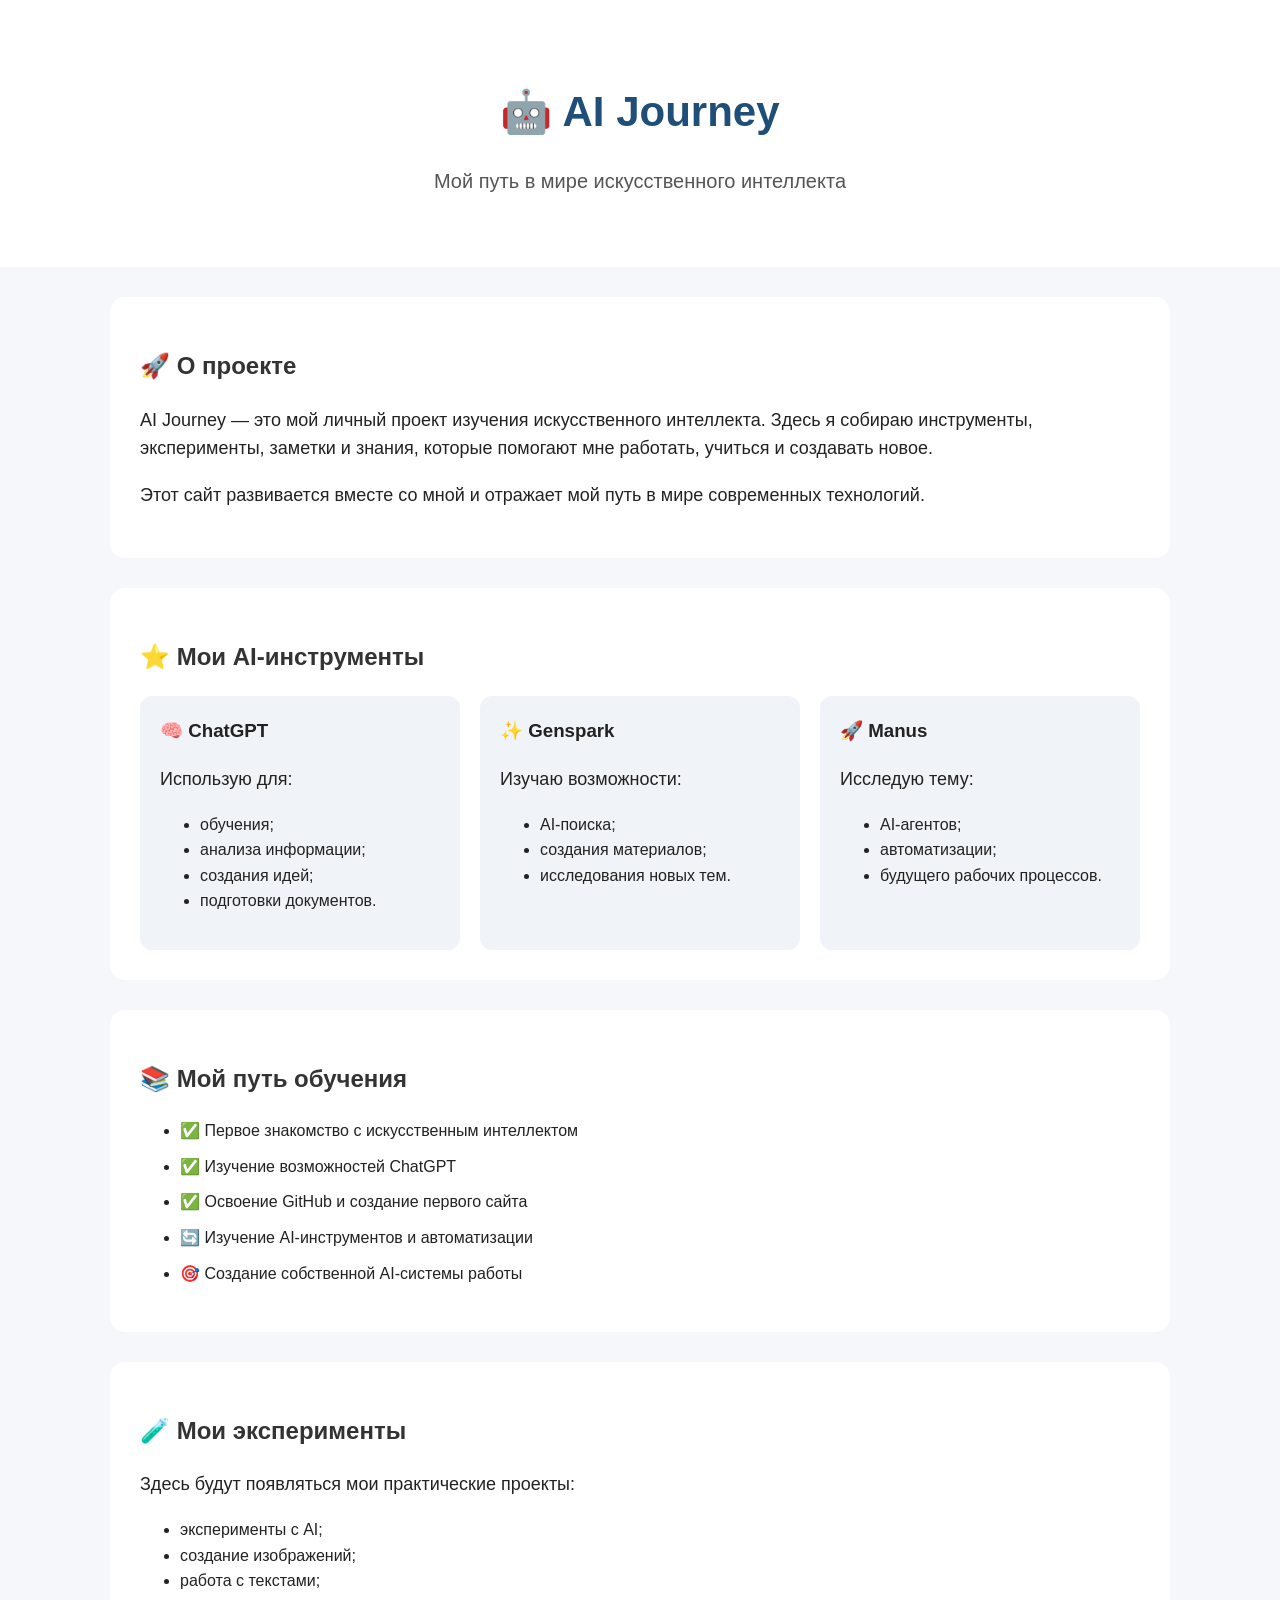
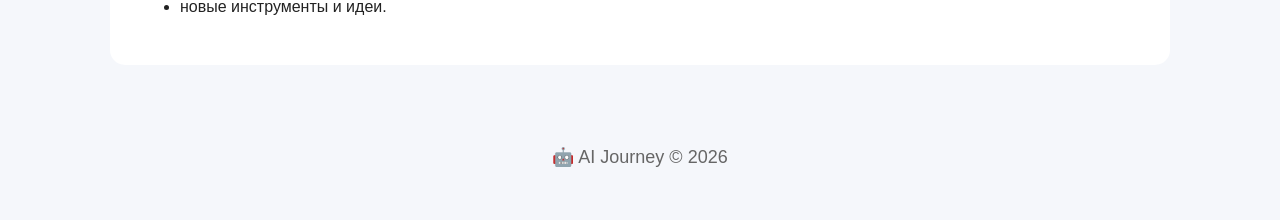
==== index.html @ a4ebbd63 "Add stylesheet link to index.html" ====
<!DOCTYPE html>
<html lang="ru">
<head>
    <meta charset="UTF-8">
    <meta name="viewport" content="width=device-width, initial-scale=1.0">
    <title>AI Journey — мой путь в мире искусственного интеллекта</title>
    <link rel="stylesheet" href="style.css">

    <style>
        body {
            font-family: Arial, sans-serif;
            background: #f5f7fb;
            margin: 0;
            color: #222;
            line-height: 1.6;
        }

        header {
            background: white;
            padding: 50px 20px;
            text-align: center;
        }

        header h1 {
            font-size: 42px;
            margin-bottom: 10px;
        }

        header p {
            font-size: 20px;
            color: #555;
        }

        section {
            max-width: 1000px;
            margin: 30px auto;
            padding: 30px;
            background: white;
            border-radius: 15px;
        }

        h2 {
            color: #333;
        }

        .cards {
            display: flex;
            flex-wrap: wrap;
            gap: 20px;
        }

        .card {
            flex: 1;
            min-width: 250px;
            padding: 20px;
            border-radius: 12px;
            background: #f0f3f8;
        }

        .card h3 {
            margin-top: 0;
        }

        .timeline li {
            margin-bottom: 10px;
        }

        footer {
            text-align: center;
            padding: 30px;
            color: #666;
        }

    </style>
</head>

<body>

<header>
    <h1>🤖 AI Journey</h1>
    <p>Мой путь в мире искусственного интеллекта</p>
</header>


<section>
    <h2>🚀 О проекте</h2>

    <p>
        AI Journey — это мой личный проект изучения искусственного интеллекта.
        Здесь я собираю инструменты, эксперименты, заметки и знания,
        которые помогают мне работать, учиться и создавать новое.
    </p>

    <p>
        Этот сайт развивается вместе со мной и отражает мой путь
        в мире современных технологий.
    </p>
</section>


<section>

<h2>⭐ Мои AI-инструменты</h2>

<div class="cards">

<div class="card">
<h3>🧠 ChatGPT</h3>

<p>
Использую для:
</p>

<ul>
<li>обучения;</li>
<li>анализа информации;</li>
<li>создания идей;</li>
<li>подготовки документов.</li>
</ul>

</div>


<div class="card">

<h3>✨ Genspark</h3>

<p>
Изучаю возможности:
</p>

<ul>
<li>AI-поиска;</li>
<li>создания материалов;</li>
<li>исследования новых тем.</li>
</ul>

</div>


<div class="card">

<h3>🚀 Manus</h3>

<p>
Исследую тему:
</p>

<ul>
<li>AI-агентов;</li>
<li>автоматизации;</li>
<li>будущего рабочих процессов.</li>
</ul>

</div>


</div>

</section>


<section>

<h2>📚 Мой путь обучения</h2>

<ul class="timeline">

<li>✅ Первое знакомство с искусственным интеллектом</li>

<li>✅ Изучение возможностей ChatGPT</li>

<li>✅ Освоение GitHub и создание первого сайта</li>

<li>🔄 Изучение AI-инструментов и автоматизации</li>

<li>🎯 Создание собственной AI-системы работы</li>

</ul>

</section>


<section>

<h2>🧪 Мои эксперименты</h2>

<p>
Здесь будут появляться мои практические проекты:
</p>

<ul>
<li>эксперименты с AI;</li>
<li>создание изображений;</li>
<li>работа с текстами;</li>
<li>новые инструменты и идеи.</li>
</ul>

</section>


<footer>

<p>
🤖 AI Journey © 2026
</p>

</footer>


</body>
</html>
---- style.css ----
body {
    font-family: Arial, sans-serif;
    background-color: #f4f7fb;
    margin: 40px;
}

h1 {
    color: #1f4e79;
}

p {
    font-size: 18px;
}
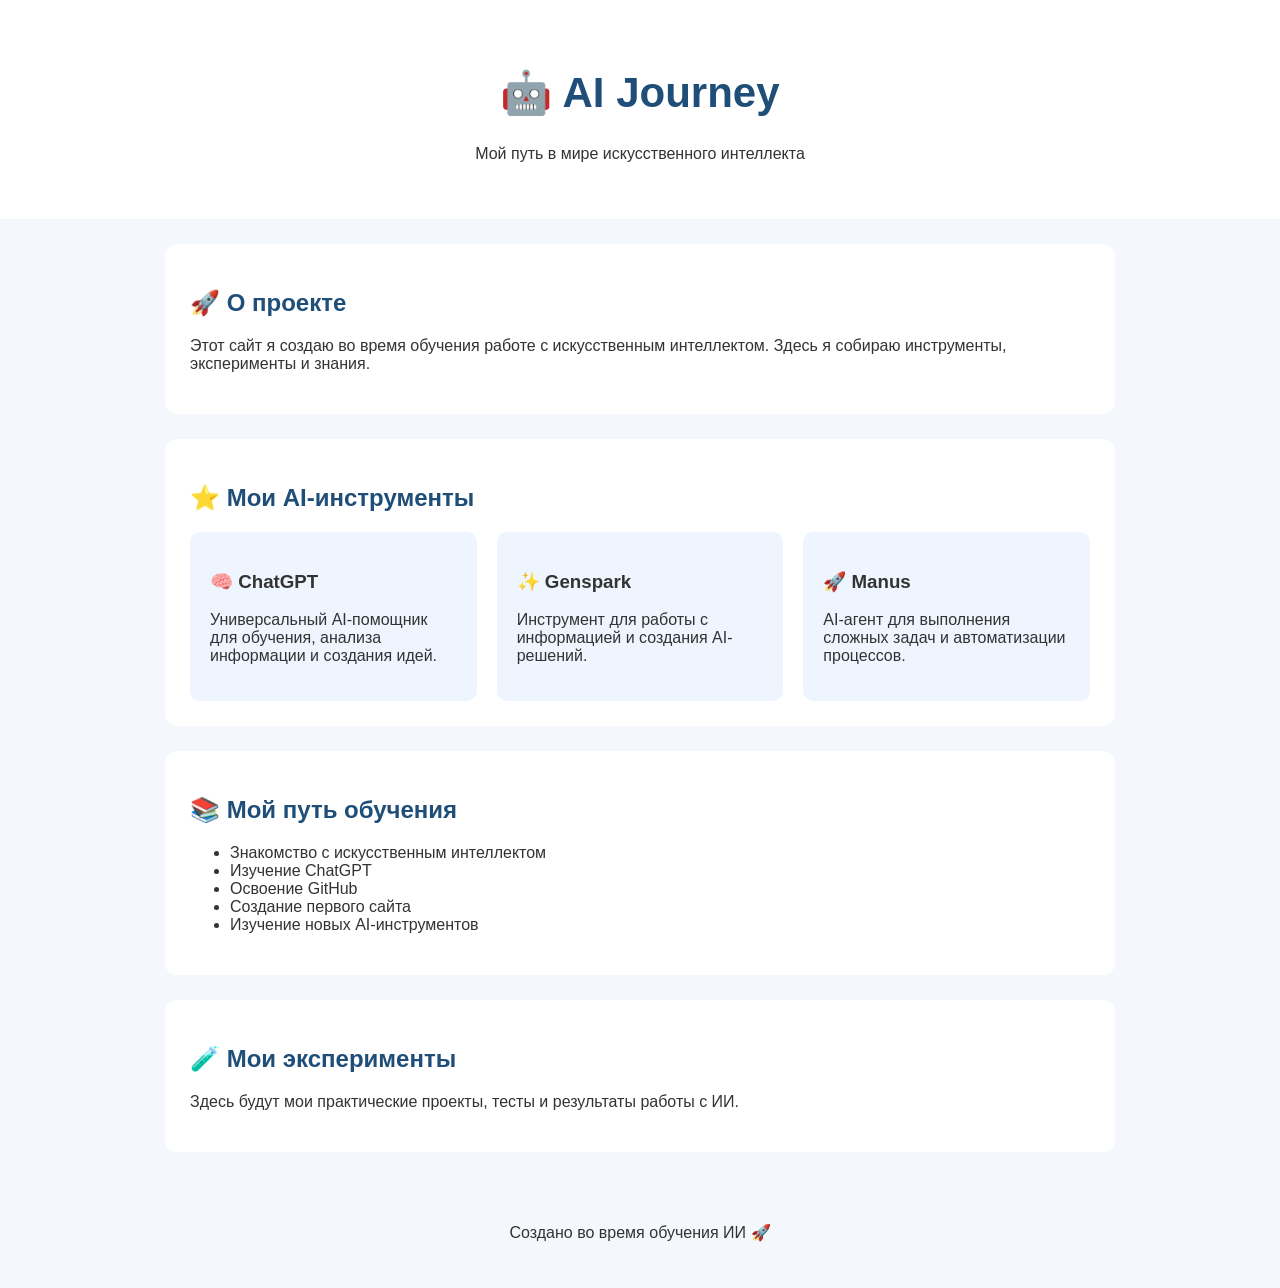
==== commit 5c8b772f: "Revise content and title for AI Journey website Updated the title and content to reflect a focus on " ====
--- a/index.html
+++ b/index.html
@@ -1,78 +1,15 @@
 <!DOCTYPE html>
 <html lang="ru">
+
 <head>
     <meta charset="UTF-8">
     <meta name="viewport" content="width=device-width, initial-scale=1.0">
-    <title>AI Journey — мой путь в мире искусственного интеллекта</title>
+
+    <title>AI Journey — мой путь в мире ИИ</title>
+
     <link rel="stylesheet" href="style.css">
+</head>
 
-    <style>
-        body {
-            font-family: Arial, sans-serif;
-            background: #f5f7fb;
-            margin: 0;
-            color: #222;
-            line-height: 1.6;
-        }
-
-        header {
-            background: white;
-            padding: 50px 20px;
-            text-align: center;
-        }
-
-        header h1 {
-            font-size: 42px;
-            margin-bottom: 10px;
-        }
-
-        header p {
-            font-size: 20px;
-            color: #555;
-        }
-
-        section {
-            max-width: 1000px;
-            margin: 30px auto;
-            padding: 30px;
-            background: white;
-            border-radius: 15px;
-        }
-
-        h2 {
-            color: #333;
-        }
-
-        .cards {
-            display: flex;
-            flex-wrap: wrap;
-            gap: 20px;
-        }
-
-        .card {
-            flex: 1;
-            min-width: 250px;
-            padding: 20px;
-            border-radius: 12px;
-            background: #f0f3f8;
-        }
-
-        .card h3 {
-            margin-top: 0;
-        }
-
-        .timeline li {
-            margin-bottom: 10px;
-        }
-
-        footer {
-            text-align: center;
-            padding: 30px;
-            color: #666;
-        }
-
-    </style>
-</head>
 
 <body>
 
@@ -86,127 +23,117 @@
     <h2>🚀 О проекте</h2>
 
     <p>
-        AI Journey — это мой личный проект изучения искусственного интеллекта.
-        Здесь я собираю инструменты, эксперименты, заметки и знания,
-        которые помогают мне работать, учиться и создавать новое.
-    </p>
-
-    <p>
-        Этот сайт развивается вместе со мной и отражает мой путь
-        в мире современных технологий.
+        Этот сайт я создаю во время обучения работе с искусственным интеллектом.
+        Здесь я собираю инструменты, эксперименты и знания.
     </p>
 </section>
 
 
+
 <section>
 
-<h2>⭐ Мои AI-инструменты</h2>
-
-<div class="cards">
-
-<div class="card">
-<h3>🧠 ChatGPT</h3>
-
-<p>
-Использую для:
-</p>
-
-<ul>
-<li>обучения;</li>
-<li>анализа информации;</li>
-<li>создания идей;</li>
-<li>подготовки документов.</li>
-</ul>
-
-</div>
+    <h2>⭐ Мои AI-инструменты</h2>
 
 
-<div class="card">
-
-<h3>✨ Genspark</h3>
-
-<p>
-Изучаю возможности:
-</p>
-
-<ul>
-<li>AI-поиска;</li>
-<li>создания материалов;</li>
-<li>исследования новых тем.</li>
-</ul>
-
-</div>
+    <div class="cards">
 
 
-<div class="card">
+        <div class="card">
 
-<h3>🚀 Manus</h3>
+            <h3>🧠 ChatGPT</h3>
 
-<p>
-Исследую тему:
-</p>
+            <p>
+                Универсальный AI-помощник для обучения,
+                анализа информации и создания идей.
+            </p>
 
-<ul>
-<li>AI-агентов;</li>
-<li>автоматизации;</li>
-<li>будущего рабочих процессов.</li>
-</ul>
-
-</div>
+        </div>
 
 
-</div>
+
+        <div class="card">
+
+            <h3>✨ Genspark</h3>
+
+            <p>
+                Инструмент для работы с информацией
+                и создания AI-решений.
+            </p>
+
+        </div>
+
+
+
+        <div class="card">
+
+            <h3>🚀 Manus</h3>
+
+            <p>
+                AI-агент для выполнения сложных задач
+                и автоматизации процессов.
+            </p>
+
+        </div>
+
+
+    </div>
 
 </section>
+
+
 
 
 <section>
 
 <h2>📚 Мой путь обучения</h2>
 
-<ul class="timeline">
 
-<li>✅ Первое знакомство с искусственным интеллектом</li>
+<ul>
 
-<li>✅ Изучение возможностей ChatGPT</li>
+<li>Знакомство с искусственным интеллектом</li>
 
-<li>✅ Освоение GitHub и создание первого сайта</li>
+<li>Изучение ChatGPT</li>
 
-<li>🔄 Изучение AI-инструментов и автоматизации</li>
+<li>Освоение GitHub</li>
 
-<li>🎯 Создание собственной AI-системы работы</li>
+<li>Создание первого сайта</li>
+
+<li>Изучение новых AI-инструментов</li>
 
 </ul>
 
+
 </section>
+
+
+
 
 
 <section>
 
 <h2>🧪 Мои эксперименты</h2>
 
+
 <p>
-Здесь будут появляться мои практические проекты:
+Здесь будут мои практические проекты,
+тесты и результаты работы с ИИ.
 </p>
 
-<ul>
-<li>эксперименты с AI;</li>
-<li>создание изображений;</li>
-<li>работа с текстами;</li>
-<li>новые инструменты и идеи.</li>
-</ul>
 
 </section>
+
 
 
 <footer>
 
 <p>
-🤖 AI Journey © 2026
+Создано во время обучения ИИ 🚀
 </p>
 
 </footer>
 
 
+
 </body>
+
 </html>
--- a/style.css
+++ b/style.css
@@ -1,13 +1,97 @@
 body {
+
     font-family: Arial, sans-serif;
+
     background-color: #f4f7fb;
-    margin: 40px;
+
+    margin: 0;
+
+    padding: 0;
+
+    color: #333;
+
 }
 
-h1 {
-    color: #1f4e79;
+
+
+header {
+
+    text-align: center;
+
+    padding: 40px;
+
+    background-color: white;
+
 }
 
-p {
-    font-size: 18px;
+
+
+h1 {
+
+    color: #1f4e79;
+
+    font-size: 42px;
+
 }
+
+
+
+h2 {
+
+    color: #1f4e79;
+
+}
+
+
+
+section {
+
+    background: white;
+
+    margin: 25px auto;
+
+    padding: 25px;
+
+    max-width: 900px;
+
+    border-radius: 12px;
+
+}
+
+
+
+.cards {
+
+    display: flex;
+
+    gap: 20px;
+
+    flex-wrap: wrap;
+
+}
+
+
+
+.card {
+
+    background-color: #eef5ff;
+
+    padding: 20px;
+
+    border-radius: 10px;
+
+    flex: 1;
+
+    min-width: 200px;
+
+}
+
+
+
+footer {
+
+    text-align: center;
+
+    padding: 30px;
+
+}
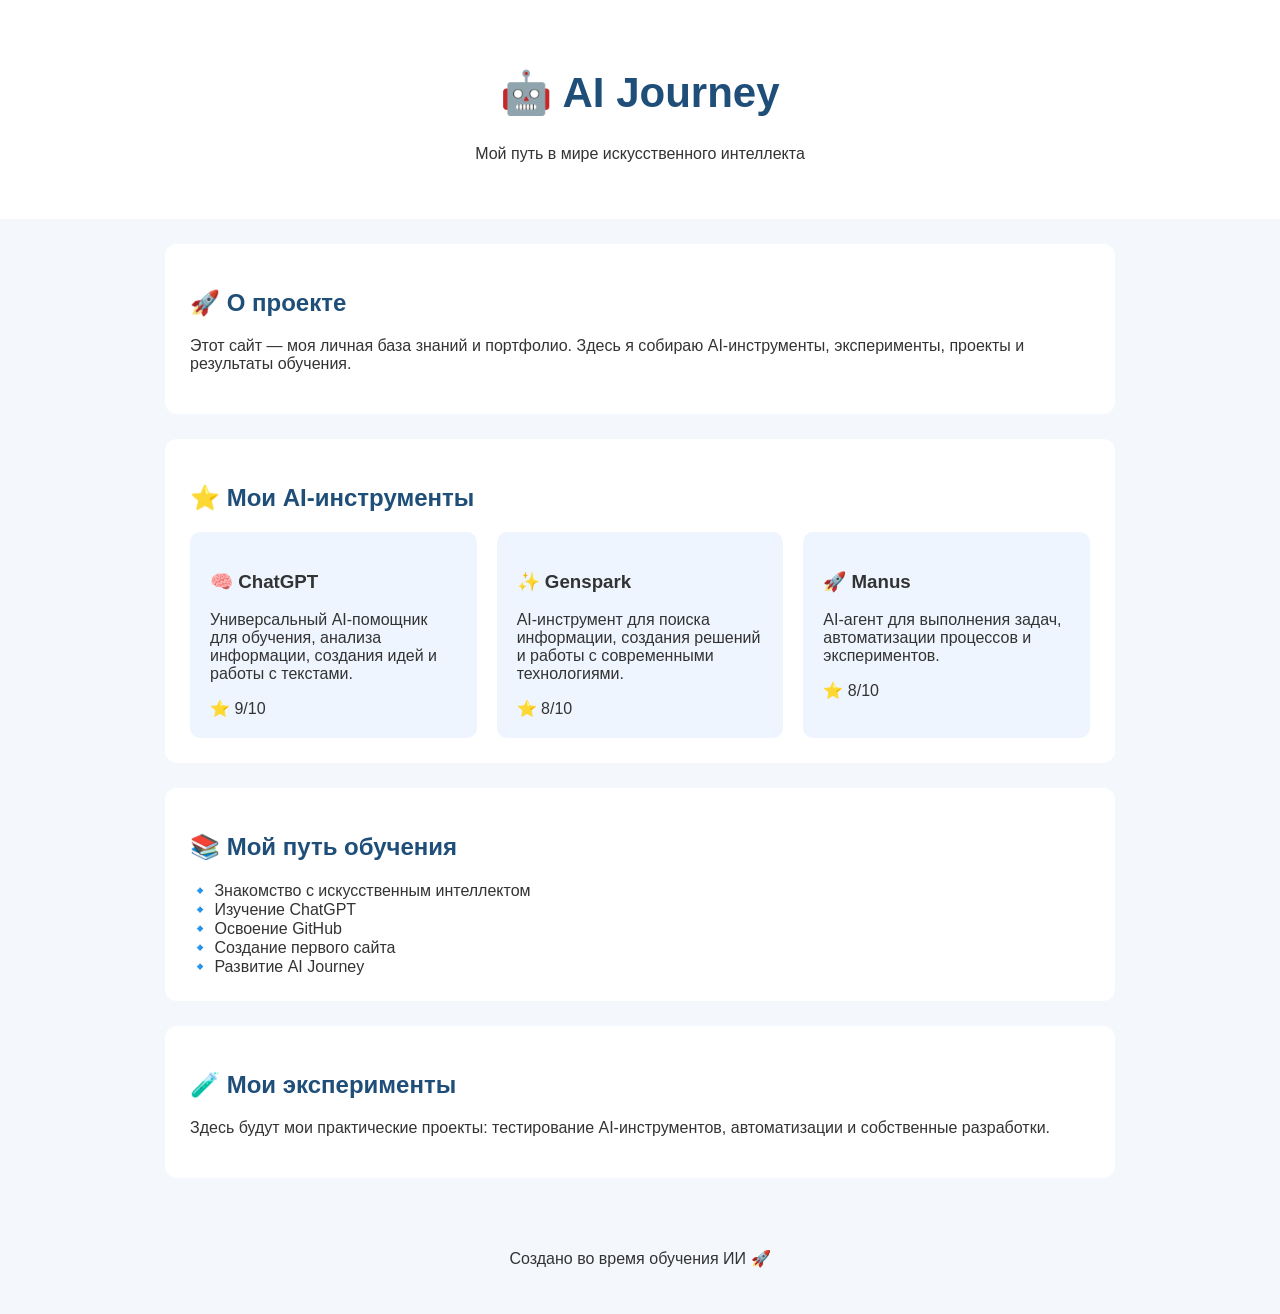
==== commit 03b2cac3: "Refactor index.html for improved layout and content Updated HTML structure and content for clarity a" ====
--- a/index.html
+++ b/index.html
@@ -2,105 +2,108 @@
 <html lang="ru">
 
 <head>
-    <meta charset="UTF-8">
-    <meta name="viewport" content="width=device-width, initial-scale=1.0">
 
-    <title>AI Journey — мой путь в мире ИИ</title>
+<meta charset="UTF-8">
 
-    <link rel="stylesheet" href="style.css">
+<meta name="viewport" content="width=device-width, initial-scale=1.0">
+
+<title>AI Journey — мой путь в мире ИИ</title>
+
+<link rel="stylesheet" href="style.css">
+
 </head>
 
 
 <body>
 
-<header>
-    <h1>🤖 AI Journey</h1>
-    <p>Мой путь в мире искусственного интеллекта</p>
+
+<header class="hero">
+
+<h1>🤖 AI Journey</h1>
+
+<p>Мой путь в мире искусственного интеллекта</p>
+
 </header>
 
 
-<section>
-    <h2>🚀 О проекте</h2>
 
-    <p>
-        Этот сайт я создаю во время обучения работе с искусственным интеллектом.
-        Здесь я собираю инструменты, эксперименты и знания.
-    </p>
-</section>
+<section class="block">
 
+<h2>🚀 О проекте</h2>
 
-
-<section>
-
-    <h2>⭐ Мои AI-инструменты</h2>
-
-
-    <div class="cards">
-
-
-        <div class="card">
-
-            <h3>🧠 ChatGPT</h3>
-
-            <p>
-                Универсальный AI-помощник для обучения,
-                анализа информации и создания идей.
-            </p>
-
-        </div>
-
-
-
-        <div class="card">
-
-            <h3>✨ Genspark</h3>
-
-            <p>
-                Инструмент для работы с информацией
-                и создания AI-решений.
-            </p>
-
-        </div>
-
-
-
-        <div class="card">
-
-            <h3>🚀 Manus</h3>
-
-            <p>
-                AI-агент для выполнения сложных задач
-                и автоматизации процессов.
-            </p>
-
-        </div>
-
-
-    </div>
+<p>
+Этот сайт — моя личная база знаний и портфолио.
+Здесь я собираю AI-инструменты, эксперименты,
+проекты и результаты обучения.
+</p>
 
 </section>
 
 
 
 
-<section>
+<section class="block">
 
-<h2>📚 Мой путь обучения</h2>
+<h2>⭐ Мои AI-инструменты</h2>
 
 
-<ul>
+<div class="cards">
 
-<li>Знакомство с искусственным интеллектом</li>
 
-<li>Изучение ChatGPT</li>
+<div class="card">
 
-<li>Освоение GitHub</li>
+<h3>🧠 ChatGPT</h3>
 
-<li>Создание первого сайта</li>
+<p>
+Универсальный AI-помощник для обучения,
+анализа информации, создания идей
+и работы с текстами.
+</p>
 
-<li>Изучение новых AI-инструментов</li>
+<div class="rating">
+⭐ 9/10
+</div>
 
-</ul>
+</div>
+
+
+
+<div class="card">
+
+<h3>✨ Genspark</h3>
+
+<p>
+AI-инструмент для поиска информации,
+создания решений и работы
+с современными технологиями.
+</p>
+
+<div class="rating">
+⭐ 8/10
+</div>
+
+</div>
+
+
+
+<div class="card">
+
+<h3>🚀 Manus</h3>
+
+<p>
+AI-агент для выполнения задач,
+автоматизации процессов
+и экспериментов.
+</p>
+
+<div class="rating">
+⭐ 8/10
+</div>
+
+</div>
+
+
+</div>
 
 
 </section>
@@ -109,18 +112,68 @@
 
 
 
-<section>
+<section class="block">
+
+<h2>📚 Мой путь обучения</h2>
+
+
+<div class="timeline">
+
+
+<div>
+🔹 Знакомство с искусственным интеллектом
+</div>
+
+
+<div>
+🔹 Изучение ChatGPT
+</div>
+
+
+<div>
+🔹 Освоение GitHub
+</div>
+
+
+<div>
+🔹 Создание первого сайта
+</div>
+
+
+<div>
+🔹 Развитие AI Journey
+</div>
+
+
+</div>
+
+
+</section>
+
+
+
+
+
+
+<section class="block">
+
 
 <h2>🧪 Мои эксперименты</h2>
 
 
 <p>
-Здесь будут мои практические проекты,
-тесты и результаты работы с ИИ.
+
+Здесь будут мои практические проекты:
+тестирование AI-инструментов,
+автоматизации и собственные разработки.
+
 </p>
 
 
 </section>
+
+
+
 
 
 
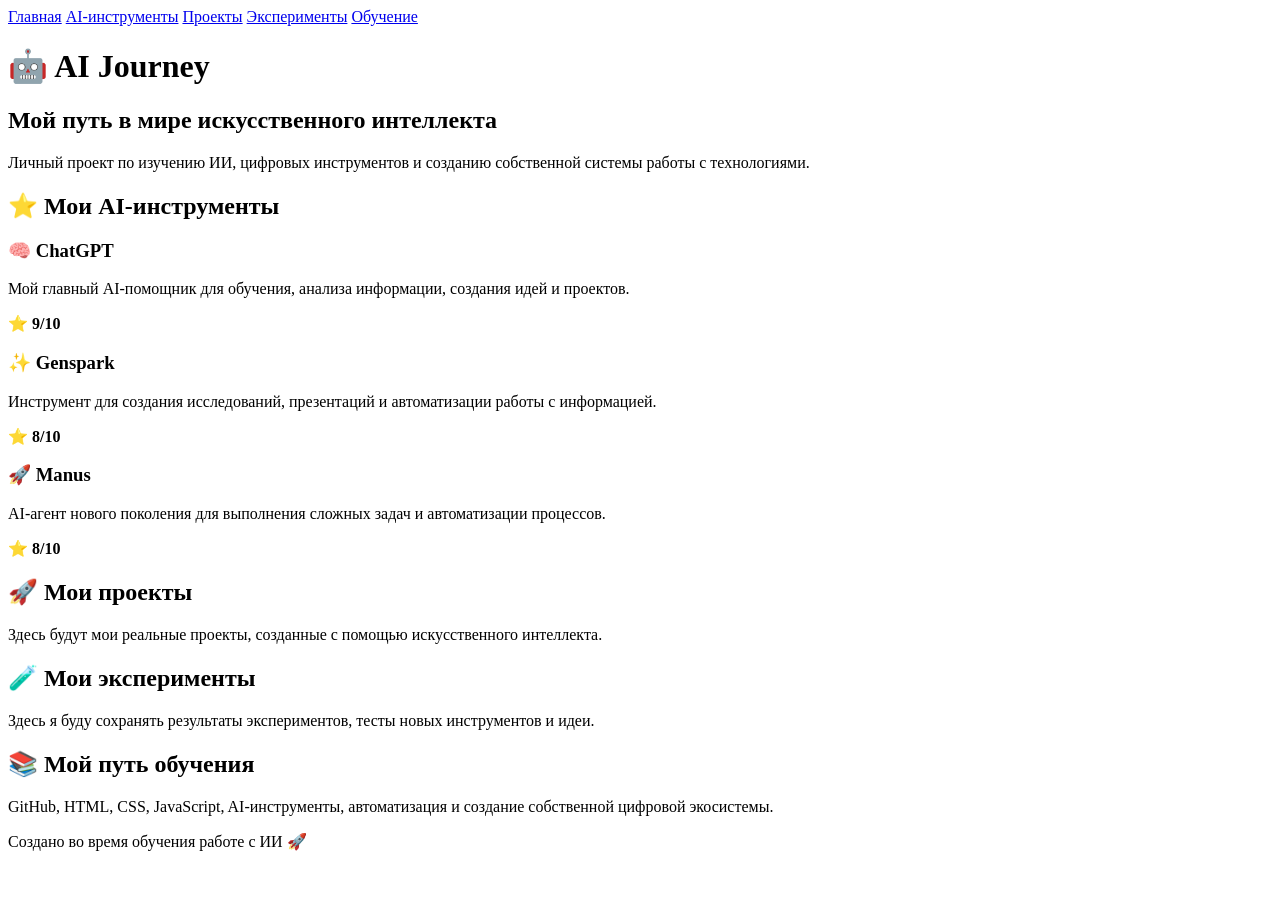
==== commit 38f786b4: "Refactor index.html with new sections and content Updated the structure and content of the HTML file" ====
--- a/index.html
+++ b/index.html
@@ -2,177 +2,146 @@
 <html lang="ru">
 
 <head>
-
-<meta charset="UTF-8">
-
-<meta name="viewport" content="width=device-width, initial-scale=1.0">
-
-<title>AI Journey — мой путь в мире ИИ</title>
-
-<link rel="stylesheet" href="style.css">
-
+    <meta charset="UTF-8">
+    <title>AI Journey — мой путь в мире ИИ</title>
+    <link rel="stylesheet" href="style.css">
 </head>
-
 
 <body>
 
+<nav>
+    <a href="#home">Главная</a>
+    <a href="#tools">AI-инструменты</a>
+    <a href="#projects">Проекты</a>
+    <a href="#experiments">Эксперименты</a>
+    <a href="#learning">Обучение</a>
+</nav>
 
-<header class="hero">
 
-<h1>🤖 AI Journey</h1>
+<header id="home">
 
-<p>Мой путь в мире искусственного интеллекта</p>
+    <h1>🤖 AI Journey</h1>
+
+    <h2>Мой путь в мире искусственного интеллекта</h2>
+
+    <p>
+        Личный проект по изучению ИИ, цифровых инструментов
+        и созданию собственной системы работы с технологиями.
+    </p>
 
 </header>
 
 
 
-<section class="block">
+<section id="tools">
 
-<h2>🚀 О проекте</h2>
+    <h2>⭐ Мои AI-инструменты</h2>
 
-<p>
-Этот сайт — моя личная база знаний и портфолио.
-Здесь я собираю AI-инструменты, эксперименты,
-проекты и результаты обучения.
-</p>
+    <div class="cards">
+
+
+        <div class="card">
+
+            <h3>🧠 ChatGPT</h3>
+
+            <p>
+                Мой главный AI-помощник для обучения,
+                анализа информации, создания идей и проектов.
+            </p>
+
+            <strong>⭐ 9/10</strong>
+
+        </div>
+
+
+
+        <div class="card">
+
+            <h3>✨ Genspark</h3>
+
+            <p>
+                Инструмент для создания исследований,
+                презентаций и автоматизации работы с информацией.
+            </p>
+
+            <strong>⭐ 8/10</strong>
+
+        </div>
+
+
+
+        <div class="card">
+
+            <h3>🚀 Manus</h3>
+
+            <p>
+                AI-агент нового поколения для выполнения
+                сложных задач и автоматизации процессов.
+            </p>
+
+            <strong>⭐ 8/10</strong>
+
+        </div>
+
+
+    </div>
 
 </section>
 
 
 
 
-<section class="block">
+<section id="projects">
 
-<h2>⭐ Мои AI-инструменты</h2>
+    <h2>🚀 Мои проекты</h2>
 
+    <div class="block">
 
-<div class="cards">
+        <p>
+            Здесь будут мои реальные проекты,
+            созданные с помощью искусственного интеллекта.
+        </p>
 
-
-<div class="card">
-
-<h3>🧠 ChatGPT</h3>
-
-<p>
-Универсальный AI-помощник для обучения,
-анализа информации, создания идей
-и работы с текстами.
-</p>
-
-<div class="rating">
-⭐ 9/10
-</div>
-
-</div>
-
-
-
-<div class="card">
-
-<h3>✨ Genspark</h3>
-
-<p>
-AI-инструмент для поиска информации,
-создания решений и работы
-с современными технологиями.
-</p>
-
-<div class="rating">
-⭐ 8/10
-</div>
-
-</div>
-
-
-
-<div class="card">
-
-<h3>🚀 Manus</h3>
-
-<p>
-AI-агент для выполнения задач,
-автоматизации процессов
-и экспериментов.
-</p>
-
-<div class="rating">
-⭐ 8/10
-</div>
-
-</div>
-
-
-</div>
-
+    </div>
 
 </section>
 
 
 
 
+<section id="experiments">
 
-<section class="block">
+    <h2>🧪 Мои эксперименты</h2>
 
-<h2>📚 Мой путь обучения</h2>
+    <div class="block">
 
+        <p>
+            Здесь я буду сохранять результаты экспериментов,
+            тесты новых инструментов и идеи.
+        </p>
 
-<div class="timeline">
-
-
-<div>
-🔹 Знакомство с искусственным интеллектом
-</div>
-
-
-<div>
-🔹 Изучение ChatGPT
-</div>
-
-
-<div>
-🔹 Освоение GitHub
-</div>
-
-
-<div>
-🔹 Создание первого сайта
-</div>
-
-
-<div>
-🔹 Развитие AI Journey
-</div>
-
-
-</div>
-
+    </div>
 
 </section>
 
 
 
 
+<section id="learning">
 
+    <h2>📚 Мой путь обучения</h2>
 
-<section class="block">
+    <div class="block">
 
+        <p>
+            GitHub, HTML, CSS, JavaScript,
+            AI-инструменты, автоматизация и создание
+            собственной цифровой экосистемы.
+        </p>
 
-<h2>🧪 Мои эксперименты</h2>
-
-
-<p>
-
-Здесь будут мои практические проекты:
-тестирование AI-инструментов,
-автоматизации и собственные разработки.
-
-</p>
-
+    </div>
 
 </section>
-
-
 
 
 
@@ -180,13 +149,12 @@
 <footer>
 
 <p>
-Создано во время обучения ИИ 🚀
+Создано во время обучения работе с ИИ 🚀
 </p>
 
 </footer>
 
 
-
 </body>
 
 </html>
--- a/style.css
+++ b/style.css
@@ -1,97 +1,192 @@
-body {
+<!DOCTYPE html>
+<html lang="ru">
 
-    font-family: Arial, sans-serif;
+<head>
 
-    background-color: #f4f7fb;
+<meta charset="UTF-8">
 
-    margin: 0;
+<meta name="viewport" content="width=device-width, initial-scale=1.0">
 
-    padding: 0;
+<title>AI Journey — мой путь в мире ИИ</title>
 
-    color: #333;
+<link rel="stylesheet" href="style.css">
 
-}
+</head>
+
+
+<body>
+
+
+<header class="hero">
+
+<h1>🤖 AI Journey</h1>
+
+<p>Мой путь в мире искусственного интеллекта</p>
+
+</header>
 
 
 
-header {
+<section class="block">
 
-    text-align: center;
+<h2>🚀 О проекте</h2>
 
-    padding: 40px;
+<p>
+Этот сайт — моя личная база знаний и портфолио.
+Здесь я собираю AI-инструменты, эксперименты,
+проекты и результаты обучения.
+</p>
 
-    background-color: white;
-
-}
+</section>
 
 
 
-h1 {
 
-    color: #1f4e79;
+<section class="block">
 
-    font-size: 42px;
+<h2>⭐ Мои AI-инструменты</h2>
 
-}
+
+<div class="cards">
+
+
+<div class="card">
+
+<h3>🧠 ChatGPT</h3>
+
+<p>
+Универсальный AI-помощник для обучения,
+анализа информации, создания идей
+и работы с текстами.
+</p>
+
+<div class="rating">
+⭐ 9/10
+</div>
+
+</div>
 
 
 
-h2 {
+<div class="card">
 
-    color: #1f4e79;
+<h3>✨ Genspark</h3>
 
-}
+<p>
+AI-инструмент для поиска информации,
+создания решений и работы
+с современными технологиями.
+</p>
+
+<div class="rating">
+⭐ 8/10
+</div>
+
+</div>
 
 
 
-section {
+<div class="card">
 
-    background: white;
+<h3>🚀 Manus</h3>
 
-    margin: 25px auto;
+<p>
+AI-агент для выполнения задач,
+автоматизации процессов
+и экспериментов.
+</p>
 
-    padding: 25px;
+<div class="rating">
+⭐ 8/10
+</div>
 
-    max-width: 900px;
+</div>
 
-    border-radius: 12px;
 
-}
+</div>
+
+
+</section>
 
 
 
-.cards {
 
-    display: flex;
 
-    gap: 20px;
+<section class="block">
 
-    flex-wrap: wrap;
+<h2>📚 Мой путь обучения</h2>
 
-}
+
+<div class="timeline">
+
+
+<div>
+🔹 Знакомство с искусственным интеллектом
+</div>
+
+
+<div>
+🔹 Изучение ChatGPT
+</div>
+
+
+<div>
+🔹 Освоение GitHub
+</div>
+
+
+<div>
+🔹 Создание первого сайта
+</div>
+
+
+<div>
+🔹 Развитие AI Journey
+</div>
+
+
+</div>
+
+
+</section>
 
 
 
-.card {
-
-    background-color: #eef5ff;
-
-    padding: 20px;
-
-    border-radius: 10px;
-
-    flex: 1;
-
-    min-width: 200px;
-
-}
 
 
 
-footer {
+<section class="block">
 
-    text-align: center;
 
-    padding: 30px;
+<h2>🧪 Мои эксперименты</h2>
 
-}
+
+<p>
+
+Здесь будут мои практические проекты:
+тестирование AI-инструментов,
+автоматизации и собственные разработки.
+
+</p>
+
+
+</section>
+
+
+
+
+
+
+<footer>
+
+<p>
+Создано во время обучения ИИ 🚀
+</p>
+
+</footer>
+
+
+
+</body>
+
+</html>
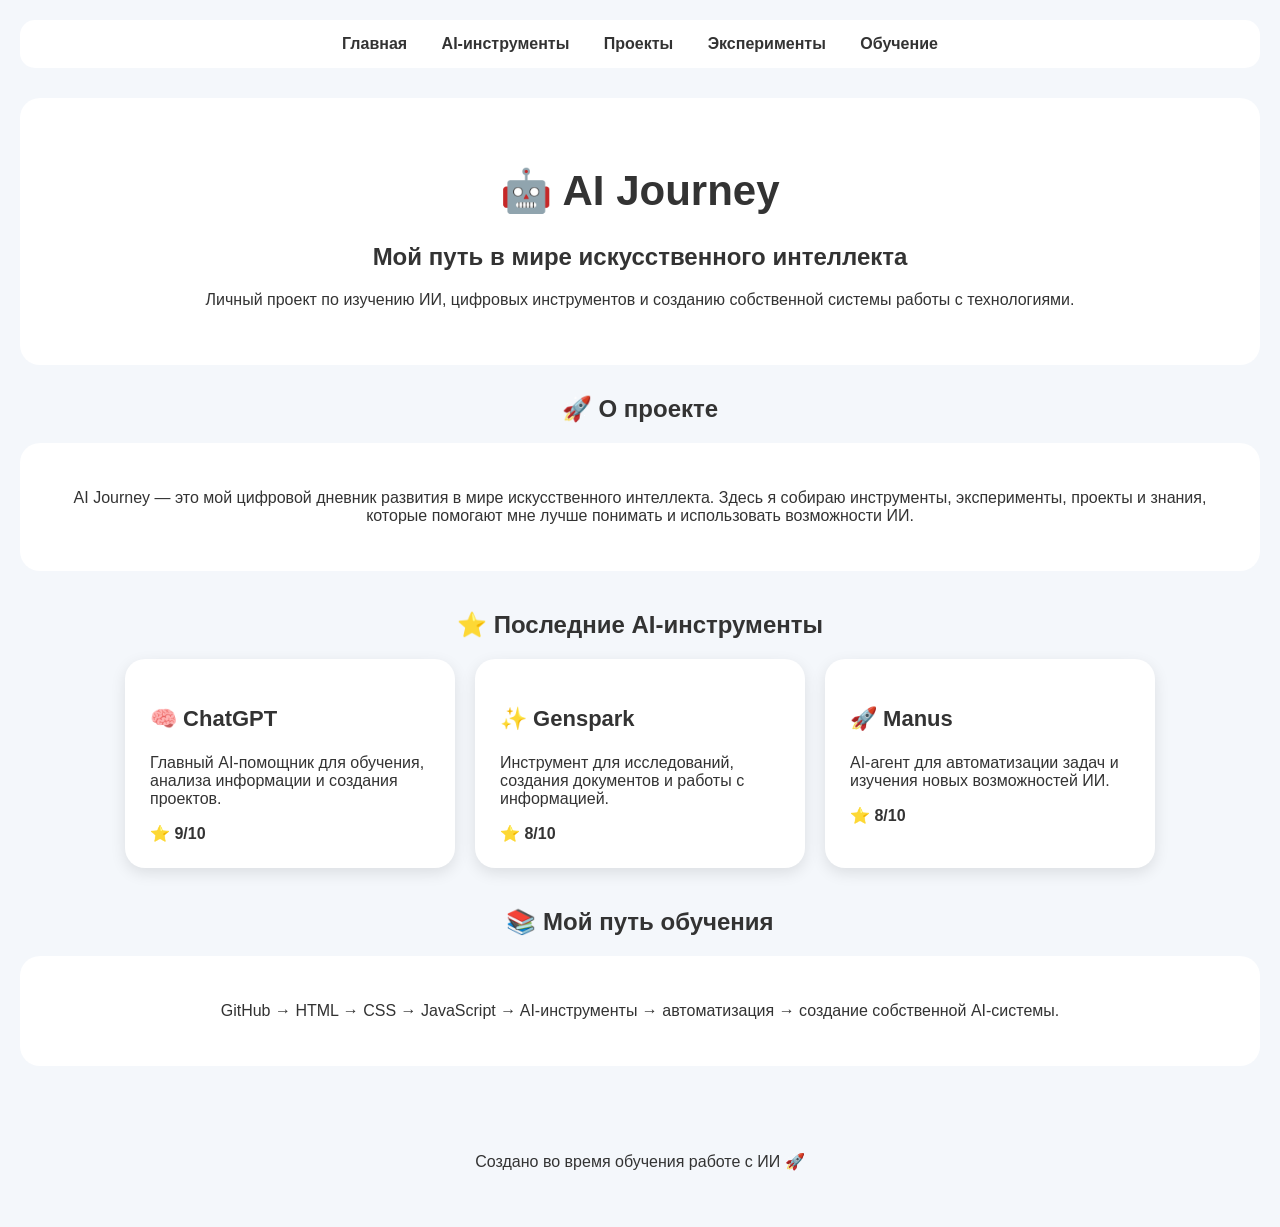
==== commit ddcb2b9f: "Refactor index.html structure and content" ====
--- a/index.html
+++ b/index.html
@@ -2,146 +2,159 @@
 <html lang="ru">
 
 <head>
-    <meta charset="UTF-8">
-    <title>AI Journey — мой путь в мире ИИ</title>
-    <link rel="stylesheet" href="style.css">
+
+<meta charset="UTF-8">
+
+<title>AI Journey — мой путь в мире ИИ</title>
+
+<link rel="stylesheet" href="style.css">
+
 </head>
+
 
 <body>
 
+
 <nav>
-    <a href="#home">Главная</a>
-    <a href="#tools">AI-инструменты</a>
-    <a href="#projects">Проекты</a>
-    <a href="#experiments">Эксперименты</a>
-    <a href="#learning">Обучение</a>
+
+<a href="index.html">Главная</a>
+
+<a href="tools.html">AI-инструменты</a>
+
+<a href="projects.html">Проекты</a>
+
+<a href="experiments.html">Эксперименты</a>
+
+<a href="learning.html">Обучение</a>
+
 </nav>
 
 
-<header id="home">
 
-    <h1>🤖 AI Journey</h1>
 
-    <h2>Мой путь в мире искусственного интеллекта</h2>
+<header>
 
-    <p>
-        Личный проект по изучению ИИ, цифровых инструментов
-        и созданию собственной системы работы с технологиями.
-    </p>
+<h1>🤖 AI Journey</h1>
+
+<h2>Мой путь в мире искусственного интеллекта</h2>
+
+<p>
+Личный проект по изучению ИИ,
+цифровых инструментов и созданию
+собственной системы работы с технологиями.
+</p>
 
 </header>
 
 
 
-<section id="tools">
 
-    <h2>⭐ Мои AI-инструменты</h2>
+<section>
 
-    <div class="cards">
+<h2>🚀 О проекте</h2>
 
 
-        <div class="card">
+<div class="block">
 
-            <h3>🧠 ChatGPT</h3>
+<p>
+AI Journey — это мой цифровой дневник развития
+в мире искусственного интеллекта.
 
-            <p>
-                Мой главный AI-помощник для обучения,
-                анализа информации, создания идей и проектов.
-            </p>
+Здесь я собираю инструменты,
+эксперименты, проекты и знания,
+которые помогают мне лучше понимать
+и использовать возможности ИИ.
+</p>
 
-            <strong>⭐ 9/10</strong>
-
-        </div>
-
-
-
-        <div class="card">
-
-            <h3>✨ Genspark</h3>
-
-            <p>
-                Инструмент для создания исследований,
-                презентаций и автоматизации работы с информацией.
-            </p>
-
-            <strong>⭐ 8/10</strong>
-
-        </div>
-
-
-
-        <div class="card">
-
-            <h3>🚀 Manus</h3>
-
-            <p>
-                AI-агент нового поколения для выполнения
-                сложных задач и автоматизации процессов.
-            </p>
-
-            <strong>⭐ 8/10</strong>
-
-        </div>
-
-
-    </div>
+</div>
 
 </section>
 
 
 
 
-<section id="projects">
 
-    <h2>🚀 Мои проекты</h2>
+<section>
 
-    <div class="block">
+<h2>⭐ Последние AI-инструменты</h2>
 
-        <p>
-            Здесь будут мои реальные проекты,
-            созданные с помощью искусственного интеллекта.
-        </p>
 
-    </div>
+<div class="cards">
+
+
+<div class="card">
+
+<h3>🧠 ChatGPT</h3>
+
+<p>
+Главный AI-помощник для обучения,
+анализа информации и создания проектов.
+</p>
+
+<strong>⭐ 9/10</strong>
+
+</div>
+
+
+
+
+<div class="card">
+
+<h3>✨ Genspark</h3>
+
+<p>
+Инструмент для исследований,
+создания документов и работы с информацией.
+</p>
+
+<strong>⭐ 8/10</strong>
+
+</div>
+
+
+
+
+<div class="card">
+
+<h3>🚀 Manus</h3>
+
+<p>
+AI-агент для автоматизации задач
+и изучения новых возможностей ИИ.
+</p>
+
+<strong>⭐ 8/10</strong>
+
+</div>
+
+
+</div>
+
 
 </section>
 
 
 
 
-<section id="experiments">
 
-    <h2>🧪 Мои эксперименты</h2>
+<section>
 
-    <div class="block">
+<h2>📚 Мой путь обучения</h2>
 
-        <p>
-            Здесь я буду сохранять результаты экспериментов,
-            тесты новых инструментов и идеи.
-        </p>
 
-    </div>
+<div class="block">
+
+<p>
+GitHub → HTML → CSS → JavaScript →
+AI-инструменты → автоматизация →
+создание собственной AI-системы.
+</p>
+
+</div>
+
 
 </section>
 
-
-
-
-<section id="learning">
-
-    <h2>📚 Мой путь обучения</h2>
-
-    <div class="block">
-
-        <p>
-            GitHub, HTML, CSS, JavaScript,
-            AI-инструменты, автоматизация и создание
-            собственной цифровой экосистемы.
-        </p>
-
-    </div>
-
-</section>
 
 
 
@@ -155,6 +168,7 @@
 </footer>
 
 
+
 </body>
 
 </html>
--- a/style.css
+++ b/style.css
@@ -1,192 +1,157 @@
-<!DOCTYPE html>
-<html lang="ru">
+body {
 
-<head>
+    font-family: Arial, sans-serif;
 
-<meta charset="UTF-8">
+    background: #f4f7fb;
 
-<meta name="viewport" content="width=device-width, initial-scale=1.0">
+    margin: 0;
 
-<title>AI Journey — мой путь в мире ИИ</title>
+    padding: 20px;
 
-<link rel="stylesheet" href="style.css">
+    color: #333;
 
-</head>
-
-
-<body>
-
-
-<header class="hero">
-
-<h1>🤖 AI Journey</h1>
-
-<p>Мой путь в мире искусственного интеллекта</p>
-
-</header>
+}
 
 
 
-<section class="block">
+nav {
 
-<h2>🚀 О проекте</h2>
+    background: white;
 
-<p>
-Этот сайт — моя личная база знаний и портфолио.
-Здесь я собираю AI-инструменты, эксперименты,
-проекты и результаты обучения.
-</p>
+    padding: 15px;
 
-</section>
+    text-align: center;
+
+    border-radius: 15px;
+
+    margin-bottom: 30px;
+
+}
+
+
+
+nav a {
+
+    text-decoration: none;
+
+    margin: 0 15px;
+
+    color: #333;
+
+    font-weight: bold;
+
+}
+
+
+
+nav a:hover {
+
+    color: #0077ff;
+
+}
 
 
 
 
-<section class="block">
+header {
 
-<h2>⭐ Мои AI-инструменты</h2>
+    background: white;
 
+    padding: 40px;
 
-<div class="cards">
+    border-radius: 20px;
 
+    text-align: center;
 
-<div class="card">
+    margin-bottom: 30px;
 
-<h3>🧠 ChatGPT</h3>
-
-<p>
-Универсальный AI-помощник для обучения,
-анализа информации, создания идей
-и работы с текстами.
-</p>
-
-<div class="rating">
-⭐ 9/10
-</div>
-
-</div>
+}
 
 
 
-<div class="card">
+h1 {
 
-<h3>✨ Genspark</h3>
+    font-size: 42px;
 
-<p>
-AI-инструмент для поиска информации,
-создания решений и работы
-с современными технологиями.
-</p>
-
-<div class="rating">
-⭐ 8/10
-</div>
-
-</div>
+}
 
 
 
-<div class="card">
+section {
 
-<h3>🚀 Manus</h3>
+    margin-bottom: 40px;
 
-<p>
-AI-агент для выполнения задач,
-автоматизации процессов
-и экспериментов.
-</p>
-
-<div class="rating">
-⭐ 8/10
-</div>
-
-</div>
+}
 
 
-</div>
 
+h2 {
 
-</section>
+    text-align: center;
+
+}
 
 
 
 
+.cards {
 
-<section class="block">
+    display: flex;
 
-<h2>📚 Мой путь обучения</h2>
+    gap: 20px;
 
+    justify-content: center;
 
-<div class="timeline">
+    flex-wrap: wrap;
 
-
-<div>
-🔹 Знакомство с искусственным интеллектом
-</div>
-
-
-<div>
-🔹 Изучение ChatGPT
-</div>
-
-
-<div>
-🔹 Освоение GitHub
-</div>
-
-
-<div>
-🔹 Создание первого сайта
-</div>
-
-
-<div>
-🔹 Развитие AI Journey
-</div>
-
-
-</div>
-
-
-</section>
+}
 
 
 
+.card {
+
+    background: white;
+
+    width: 280px;
+
+    padding: 25px;
+
+    border-radius: 20px;
+
+    box-shadow: 0 5px 15px rgba(0,0,0,0.1);
+
+}
 
 
 
-<section class="block">
+.card h3 {
 
+    font-size: 22px;
 
-<h2>🧪 Мои эксперименты</h2>
-
-
-<p>
-
-Здесь будут мои практические проекты:
-тестирование AI-инструментов,
-автоматизации и собственные разработки.
-
-</p>
-
-
-</section>
+}
 
 
 
+.block {
+
+    background: white;
+
+    padding: 30px;
+
+    border-radius: 20px;
+
+    text-align: center;
+
+}
 
 
 
-<footer>
+footer {
 
-<p>
-Создано во время обучения ИИ 🚀
-</p>
+    text-align: center;
 
-</footer>
+    margin-top: 50px;
 
+    padding: 20px;
 
-
-</body>
-
-</html>
+}
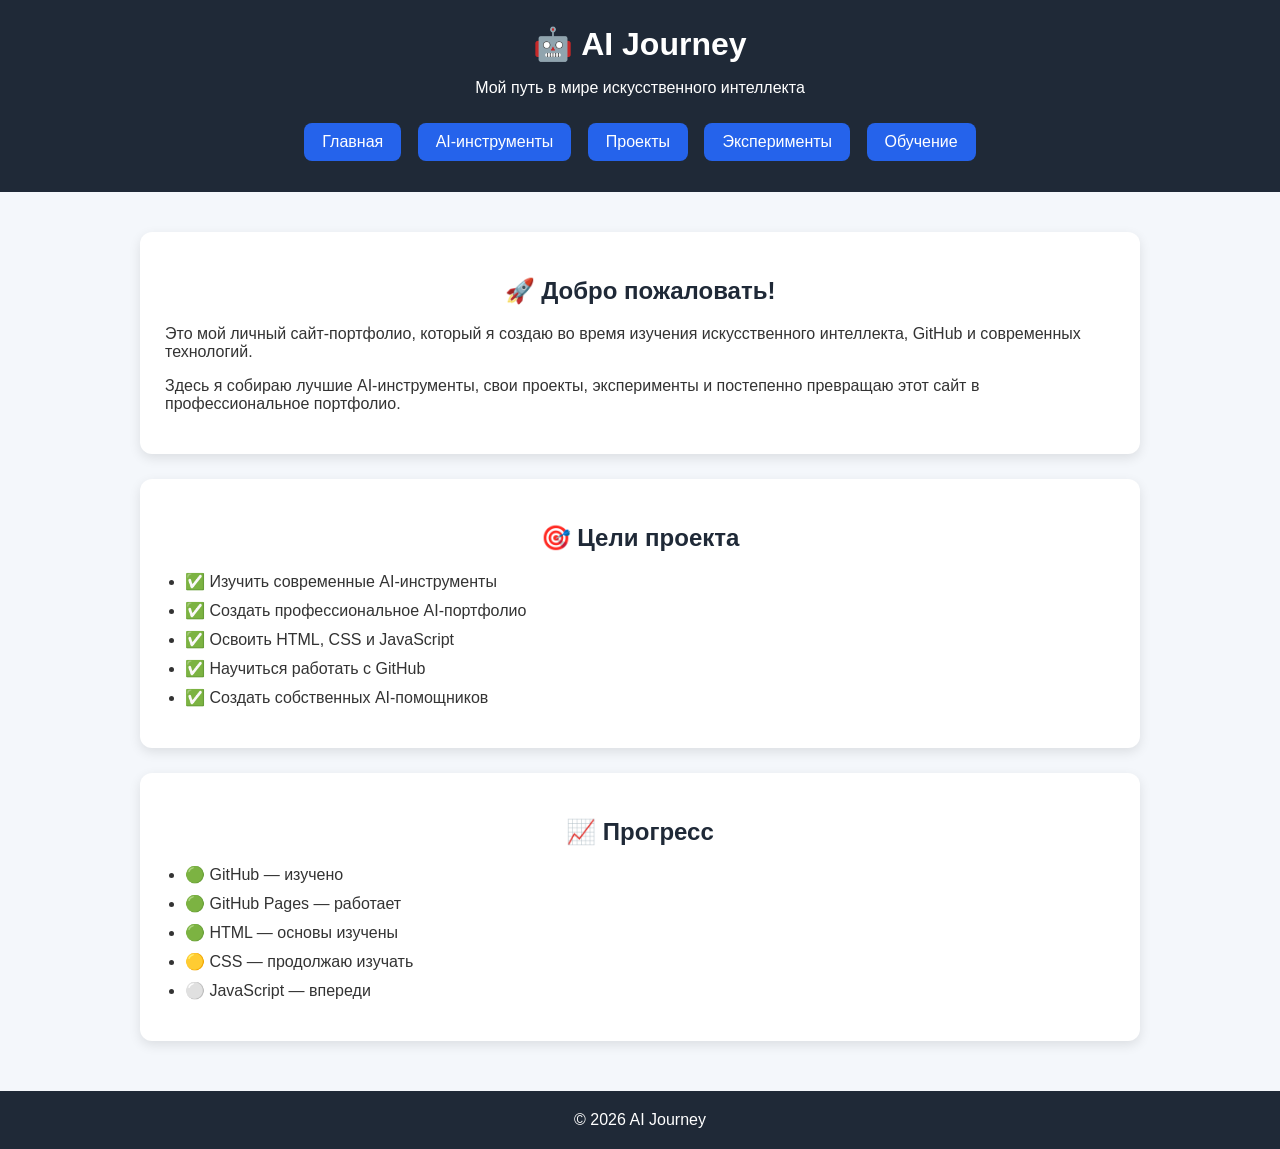
==== commit b184b440: "Revamp index.html for improved portfolio layout Updated the structure and content of the index.html " ====
--- a/index.html
+++ b/index.html
@@ -1,174 +1,71 @@
 <!DOCTYPE html>
 <html lang="ru">
-
 <head>
-
-<meta charset="UTF-8">
-
-<title>AI Journey — мой путь в мире ИИ</title>
-
-<link rel="stylesheet" href="style.css">
-
+    <meta charset="UTF-8">
+    <meta name="viewport" content="width=device-width, initial-scale=1.0">
+    <title>AI Journey | Мое AI-портфолио</title>
+    <link rel="stylesheet" href="style.css">
 </head>
-
-
 <body>
 
+<header>
+    <h1>🤖 AI Journey</h1>
+    <p>Мой путь в мире искусственного интеллекта</p>
 
-<nav>
-
-<a href="index.html">Главная</a>
-
-<a href="tools.html">AI-инструменты</a>
-
-<a href="projects.html">Проекты</a>
-
-<a href="experiments.html">Эксперименты</a>
-
-<a href="learning.html">Обучение</a>
-
-</nav>
-
-
-
-
-<header>
-
-<h1>🤖 AI Journey</h1>
-
-<h2>Мой путь в мире искусственного интеллекта</h2>
-
-<p>
-Личный проект по изучению ИИ,
-цифровых инструментов и созданию
-собственной системы работы с технологиями.
-</p>
-
+    <nav>
+        <a href="index.html">Главная</a>
+        <a href="tools.html">AI-инструменты</a>
+        <a href="projects.html">Проекты</a>
+        <a href="experiments.html">Эксперименты</a>
+        <a href="learning.html">Обучение</a>
+    </nav>
 </header>
 
+<main>
 
+<section class="card">
+    <h2>🚀 Добро пожаловать!</h2>
 
+    <p>
+        Это мой личный сайт-портфолио, который я создаю во время изучения
+        искусственного интеллекта, GitHub и современных технологий.
+    </p>
 
-<section>
-
-<h2>🚀 О проекте</h2>
-
-
-<div class="block">
-
-<p>
-AI Journey — это мой цифровой дневник развития
-в мире искусственного интеллекта.
-
-Здесь я собираю инструменты,
-эксперименты, проекты и знания,
-которые помогают мне лучше понимать
-и использовать возможности ИИ.
-</p>
-
-</div>
-
+    <p>
+        Здесь я собираю лучшие AI-инструменты, свои проекты, эксперименты
+        и постепенно превращаю этот сайт в профессиональное портфолио.
+    </p>
 </section>
 
+<section class="card">
+    <h2>🎯 Цели проекта</h2>
 
-
-
-
-<section>
-
-<h2>⭐ Последние AI-инструменты</h2>
-
-
-<div class="cards">
-
-
-<div class="card">
-
-<h3>🧠 ChatGPT</h3>
-
-<p>
-Главный AI-помощник для обучения,
-анализа информации и создания проектов.
-</p>
-
-<strong>⭐ 9/10</strong>
-
-</div>
-
-
-
-
-<div class="card">
-
-<h3>✨ Genspark</h3>
-
-<p>
-Инструмент для исследований,
-создания документов и работы с информацией.
-</p>
-
-<strong>⭐ 8/10</strong>
-
-</div>
-
-
-
-
-<div class="card">
-
-<h3>🚀 Manus</h3>
-
-<p>
-AI-агент для автоматизации задач
-и изучения новых возможностей ИИ.
-</p>
-
-<strong>⭐ 8/10</strong>
-
-</div>
-
-
-</div>
-
-
+    <ul>
+        <li>✅ Изучить современные AI-инструменты</li>
+        <li>✅ Создать профессиональное AI-портфолио</li>
+        <li>✅ Освоить HTML, CSS и JavaScript</li>
+        <li>✅ Научиться работать с GitHub</li>
+        <li>✅ Создать собственных AI-помощников</li>
+    </ul>
 </section>
 
+<section class="card">
+    <h2>📈 Прогресс</h2>
 
-
-
-
-<section>
-
-<h2>📚 Мой путь обучения</h2>
-
-
-<div class="block">
-
-<p>
-GitHub → HTML → CSS → JavaScript →
-AI-инструменты → автоматизация →
-создание собственной AI-системы.
-</p>
-
-</div>
-
-
+    <ul>
+        <li>🟢 GitHub — изучено</li>
+        <li>🟢 GitHub Pages — работает</li>
+        <li>🟢 HTML — основы изучены</li>
+        <li>🟡 CSS — продолжаю изучать</li>
+        <li>⚪ JavaScript — впереди</li>
+    </ul>
 </section>
 
-
-
-
+</main>
 
 <footer>
-
-<p>
-Создано во время обучения работе с ИИ 🚀
-</p>
-
+    © 2026 AI Journey
 </footer>
 
-
-
 </body>
-
 </html>
--- a/style.css
+++ b/style.css
@@ -1,157 +1,76 @@
 body {
-
-    font-family: Arial, sans-serif;
-
+    margin: 0;
+    font-family: Arial, Helvetica, sans-serif;
     background: #f4f7fb;
-
-    margin: 0;
-
-    padding: 20px;
-
     color: #333;
-
 }
 
+header {
+    background: #1f2937;
+    color: white;
+    text-align: center;
+    padding: 25px;
+}
 
+header h1 {
+    margin: 0;
+}
 
 nav {
-
-    background: white;
-
-    padding: 15px;
-
-    text-align: center;
-
-    border-radius: 15px;
-
-    margin-bottom: 30px;
-
+    margin-top: 20px;
 }
 
-
-
 nav a {
-
+    display: inline-block;
+    color: white;
     text-decoration: none;
-
-    margin: 0 15px;
-
-    color: #333;
-
-    font-weight: bold;
-
+    margin: 6px;
+    padding: 10px 18px;
+    background: #2563eb;
+    border-radius: 8px;
+    transition: 0.3s;
 }
 
-
-
 nav a:hover {
-
-    color: #0077ff;
-
+    background: #1d4ed8;
 }
 
-
-
-
-header {
-
-    background: white;
-
-    padding: 40px;
-
-    border-radius: 20px;
-
-    text-align: center;
-
-    margin-bottom: 30px;
-
+main {
+    max-width: 1000px;
+    margin: 40px auto;
+    padding: 0 20px;
 }
 
-
-
-h1 {
-
-    font-size: 42px;
-
+h2 {
+    text-align: center;
+    color: #1f2937;
 }
 
-
-
-section {
-
-    margin-bottom: 40px;
-
+.card {
+    background: white;
+    margin: 25px 0;
+    padding: 25px;
+    border-radius: 12px;
+    box-shadow: 0 4px 12px rgba(0,0,0,0.1);
 }
 
-
-
-h2 {
-
-    text-align: center;
-
+.card h3 {
+    margin-top: 0;
+    color: #2563eb;
 }
 
-
-
-
-.cards {
-
-    display: flex;
-
-    gap: 20px;
-
-    justify-content: center;
-
-    flex-wrap: wrap;
-
+ul {
+    padding-left: 20px;
 }
 
-
-
-.card {
-
-    background: white;
-
-    width: 280px;
-
-    padding: 25px;
-
-    border-radius: 20px;
-
-    box-shadow: 0 5px 15px rgba(0,0,0,0.1);
-
+li {
+    margin-bottom: 10px;
 }
 
-
-
-.card h3 {
-
-    font-size: 22px;
-
+footer {
+    margin-top: 50px;
+    background: #1f2937;
+    color: white;
+    text-align: center;
+    padding: 20px;
 }
-
-
-
-.block {
-
-    background: white;
-
-    padding: 30px;
-
-    border-radius: 20px;
-
-    text-align: center;
-
-}
-
-
-
-footer {
-
-    text-align: center;
-
-    margin-top: 50px;
-
-    padding: 20px;
-
-}
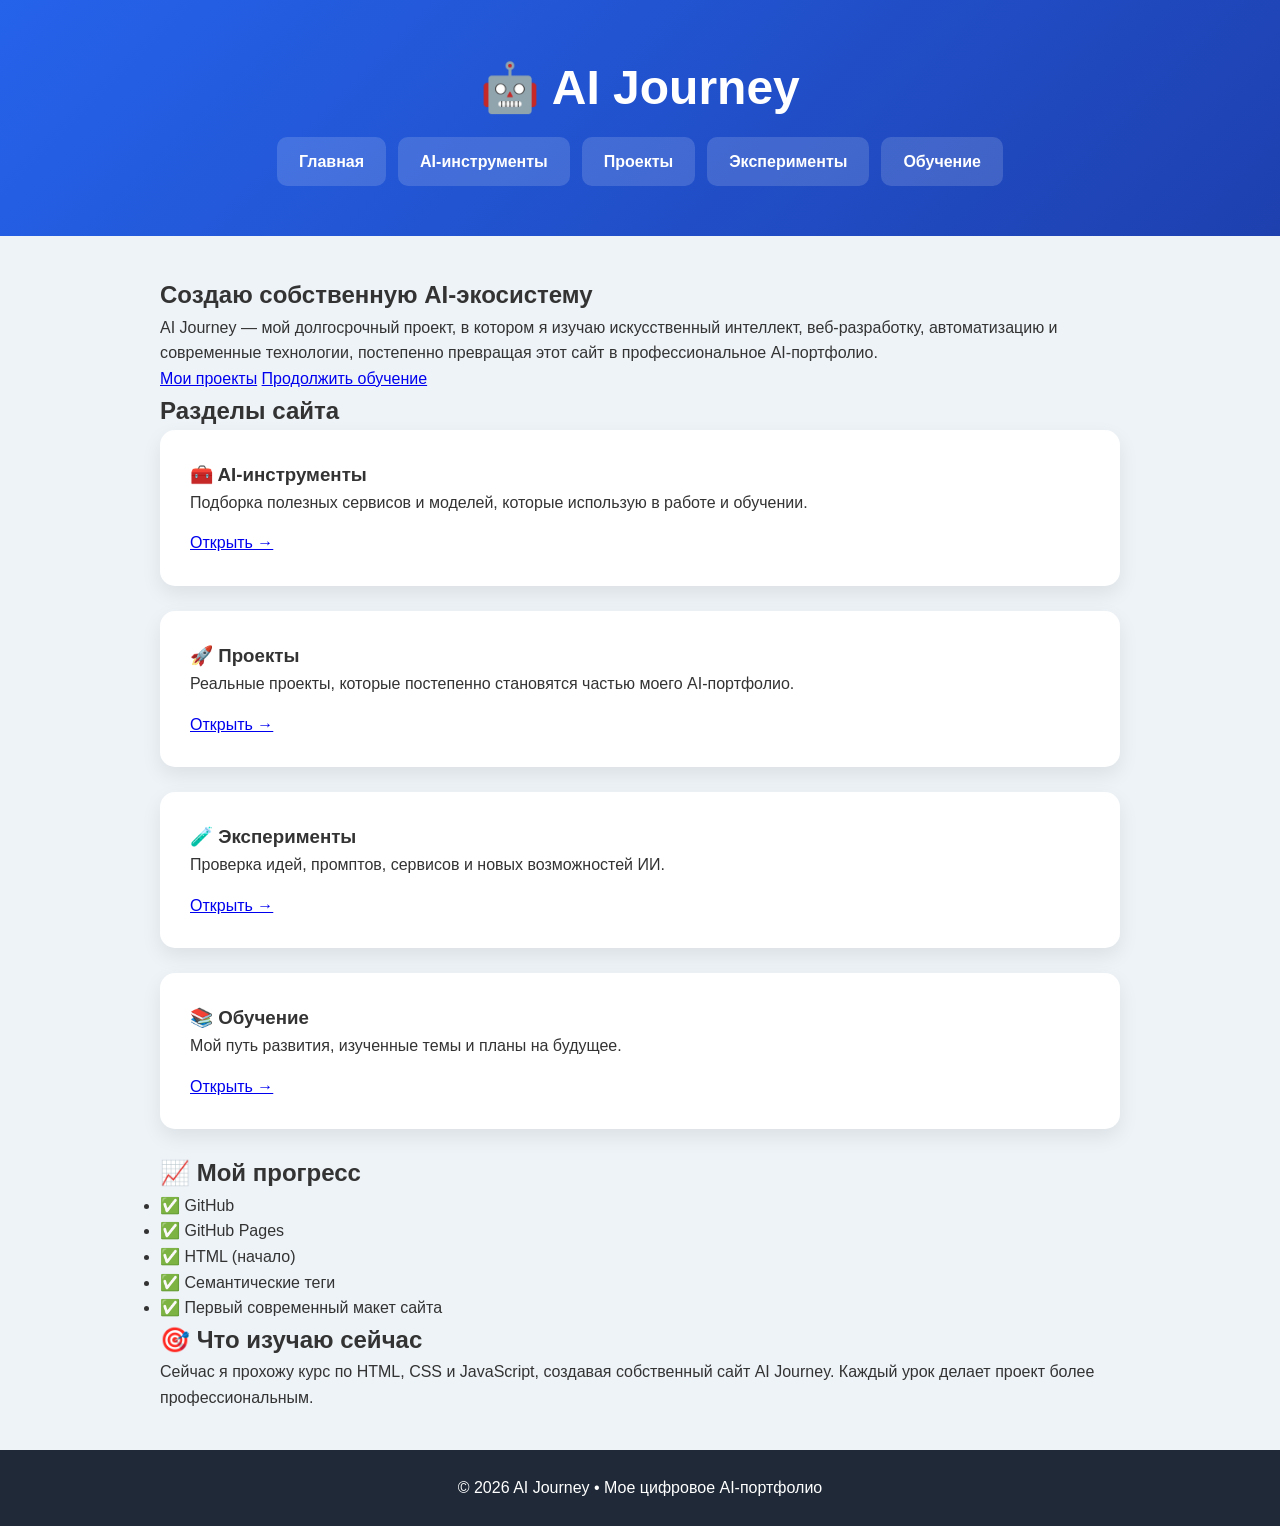
==== commit 3913c44e: "Update title and content in index.html" ====
--- a/index.html
+++ b/index.html
@@ -3,14 +3,14 @@
 <head>
     <meta charset="UTF-8">
     <meta name="viewport" content="width=device-width, initial-scale=1.0">
-    <title>AI Journey | Мое AI-портфолио</title>
+    <title>AI Journey | Главная</title>
     <link rel="stylesheet" href="style.css">
 </head>
+
 <body>
 
 <header>
     <h1>🤖 AI Journey</h1>
-    <p>Мой путь в мире искусственного интеллекта</p>
 
     <nav>
         <a href="index.html">Главная</a>
@@ -23,48 +23,124 @@
 
 <main>
 
-<section class="card">
-    <h2>🚀 Добро пожаловать!</h2>
+    <!-- Hero -->
 
-    <p>
-        Это мой личный сайт-портфолио, который я создаю во время изучения
-        искусственного интеллекта, GitHub и современных технологий.
-    </p>
+    <section>
 
-    <p>
-        Здесь я собираю лучшие AI-инструменты, свои проекты, эксперименты
-        и постепенно превращаю этот сайт в профессиональное портфолио.
-    </p>
-</section>
+        <div class="hero">
 
-<section class="card">
-    <h2>🎯 Цели проекта</h2>
+            <h2>Создаю собственную AI-экосистему</h2>
 
-    <ul>
-        <li>✅ Изучить современные AI-инструменты</li>
-        <li>✅ Создать профессиональное AI-портфолио</li>
-        <li>✅ Освоить HTML, CSS и JavaScript</li>
-        <li>✅ Научиться работать с GitHub</li>
-        <li>✅ Создать собственных AI-помощников</li>
-    </ul>
-</section>
+            <p>
+                AI Journey — мой долгосрочный проект, в котором я изучаю
+                искусственный интеллект, веб-разработку, автоматизацию и
+                современные технологии, постепенно превращая этот сайт
+                в профессиональное AI-портфолио.
+            </p>
 
-<section class="card">
-    <h2>📈 Прогресс</h2>
+            <div class="hero-buttons">
+                <a href="projects.html">Мои проекты</a>
+                <a href="learning.html">Продолжить обучение</a>
+            </div>
 
-    <ul>
-        <li>🟢 GitHub — изучено</li>
-        <li>🟢 GitHub Pages — работает</li>
-        <li>🟢 HTML — основы изучены</li>
-        <li>🟡 CSS — продолжаю изучать</li>
-        <li>⚪ JavaScript — впереди</li>
-    </ul>
-</section>
+        </div>
+
+    </section>
+
+    <!-- Разделы сайта -->
+
+    <section>
+
+        <h2>Разделы сайта</h2>
+
+        <div class="cards">
+
+            <div class="card">
+                <h3>🧰 AI-инструменты</h3>
+                <p>
+                    Подборка полезных сервисов и моделей,
+                    которые использую в работе и обучении.
+                </p>
+                <a href="tools.html">Открыть →</a>
+            </div>
+
+            <div class="card">
+                <h3>🚀 Проекты</h3>
+                <p>
+                    Реальные проекты, которые постепенно
+                    становятся частью моего AI-портфолио.
+                </p>
+                <a href="projects.html">Открыть →</a>
+            </div>
+
+            <div class="card">
+                <h3>🧪 Эксперименты</h3>
+                <p>
+                    Проверка идей, промптов,
+                    сервисов и новых возможностей ИИ.
+                </p>
+                <a href="experiments.html">Открыть →</a>
+            </div>
+
+            <div class="card">
+                <h3>📚 Обучение</h3>
+                <p>
+                    Мой путь развития,
+                    изученные темы и планы на будущее.
+                </p>
+                <a href="learning.html">Открыть →</a>
+            </div>
+
+        </div>
+
+    </section>
+
+    <!-- Прогресс -->
+
+    <section>
+
+        <div class="progress">
+
+            <h2>📈 Мой прогресс</h2>
+
+            <ul>
+                <li>✅ GitHub</li>
+                <li>✅ GitHub Pages</li>
+                <li>✅ HTML (начало)</li>
+                <li>✅ Семантические теги</li>
+                <li>✅ Первый современный макет сайта</li>
+            </ul>
+
+        </div>
+
+    </section>
+
+    <!-- Сейчас изучаю -->
+
+    <section>
+
+        <div class="current">
+
+            <h2>🎯 Что изучаю сейчас</h2>
+
+            <p>
+                Сейчас я прохожу курс по HTML, CSS и JavaScript,
+                создавая собственный сайт AI Journey.
+                Каждый урок делает проект более профессиональным.
+            </p>
+
+        </div>
+
+    </section>
 
 </main>
 
 <footer>
-    © 2026 AI Journey
+
+    <p>
+        © 2026 AI Journey • Мое цифровое AI-портфолио
+    </p>
+
 </footer>
 
 </body>
--- a/style.css
+++ b/style.css
@@ -1,76 +1,112 @@
-body {
-    margin: 0;
-    font-family: Arial, Helvetica, sans-serif;
-    background: #f4f7fb;
-    color: #333;
+*{
+    margin:0;
+    padding:0;
+    box-sizing:border-box;
 }
 
-header {
-    background: #1f2937;
-    color: white;
-    text-align: center;
-    padding: 25px;
+body{
+    font-family:Arial, Helvetica, sans-serif;
+    background:#eef3f8;
+    color:#333;
+    line-height:1.6;
 }
 
-header h1 {
-    margin: 0;
+header{
+    background:linear-gradient(135deg,#2563eb,#1e40af);
+    color:white;
+    text-align:center;
+    padding:50px 20px;
 }
 
-nav {
-    margin-top: 20px;
+header h1{
+    font-size:48px;
+    margin-bottom:10px;
 }
 
-nav a {
-    display: inline-block;
-    color: white;
-    text-decoration: none;
-    margin: 6px;
-    padding: 10px 18px;
-    background: #2563eb;
-    border-radius: 8px;
-    transition: 0.3s;
+header p{
+    font-size:20px;
+    margin-bottom:30px;
 }
 
-nav a:hover {
-    background: #1d4ed8;
+nav{
+    display:flex;
+    justify-content:center;
+    flex-wrap:wrap;
+    gap:12px;
 }
 
-main {
-    max-width: 1000px;
-    margin: 40px auto;
-    padding: 0 20px;
+nav a{
+    color:white;
+    text-decoration:none;
+    background:rgba(255,255,255,.15);
+    padding:12px 22px;
+    border-radius:10px;
+    transition:.3s;
+    font-weight:bold;
 }
 
-h2 {
-    text-align: center;
-    color: #1f2937;
+nav a:hover{
+    background:white;
+    color:#2563eb;
 }
 
-.card {
-    background: white;
-    margin: 25px 0;
-    padding: 25px;
-    border-radius: 12px;
-    box-shadow: 0 4px 12px rgba(0,0,0,0.1);
+main{
+    max-width:1000px;
+    margin:40px auto;
+    padding:0 20px;
 }
 
-.card h3 {
-    margin-top: 0;
-    color: #2563eb;
+.card{
+    background:white;
+    border-radius:15px;
+    padding:30px;
+    margin-bottom:25px;
+    box-shadow:0 8px 20px rgba(0,0,0,.08);
 }
 
-ul {
-    padding-left: 20px;
+.card h2{
+    margin-bottom:20px;
+    color:#1e40af;
 }
 
-li {
-    margin-bottom: 10px;
+.card p{
+    margin-bottom:15px;
 }
 
-footer {
-    margin-top: 50px;
-    background: #1f2937;
-    color: white;
-    text-align: center;
-    padding: 20px;
+.card ul{
+    margin-left:25px;
 }
+
+.card li{
+    margin-bottom:10px;
+}
+
+footer{
+    background:#1f2937;
+    color:white;
+    text-align:center;
+    padding:25px;
+    margin-top:40px;
+}
+
+@media(max-width:768px){
+
+header h1{
+    font-size:36px;
+}
+
+header p{
+    font-size:18px;
+}
+
+nav{
+    flex-direction:column;
+    align-items:center;
+}
+
+nav a{
+    width:240px;
+    text-align:center;
+}
+
+}
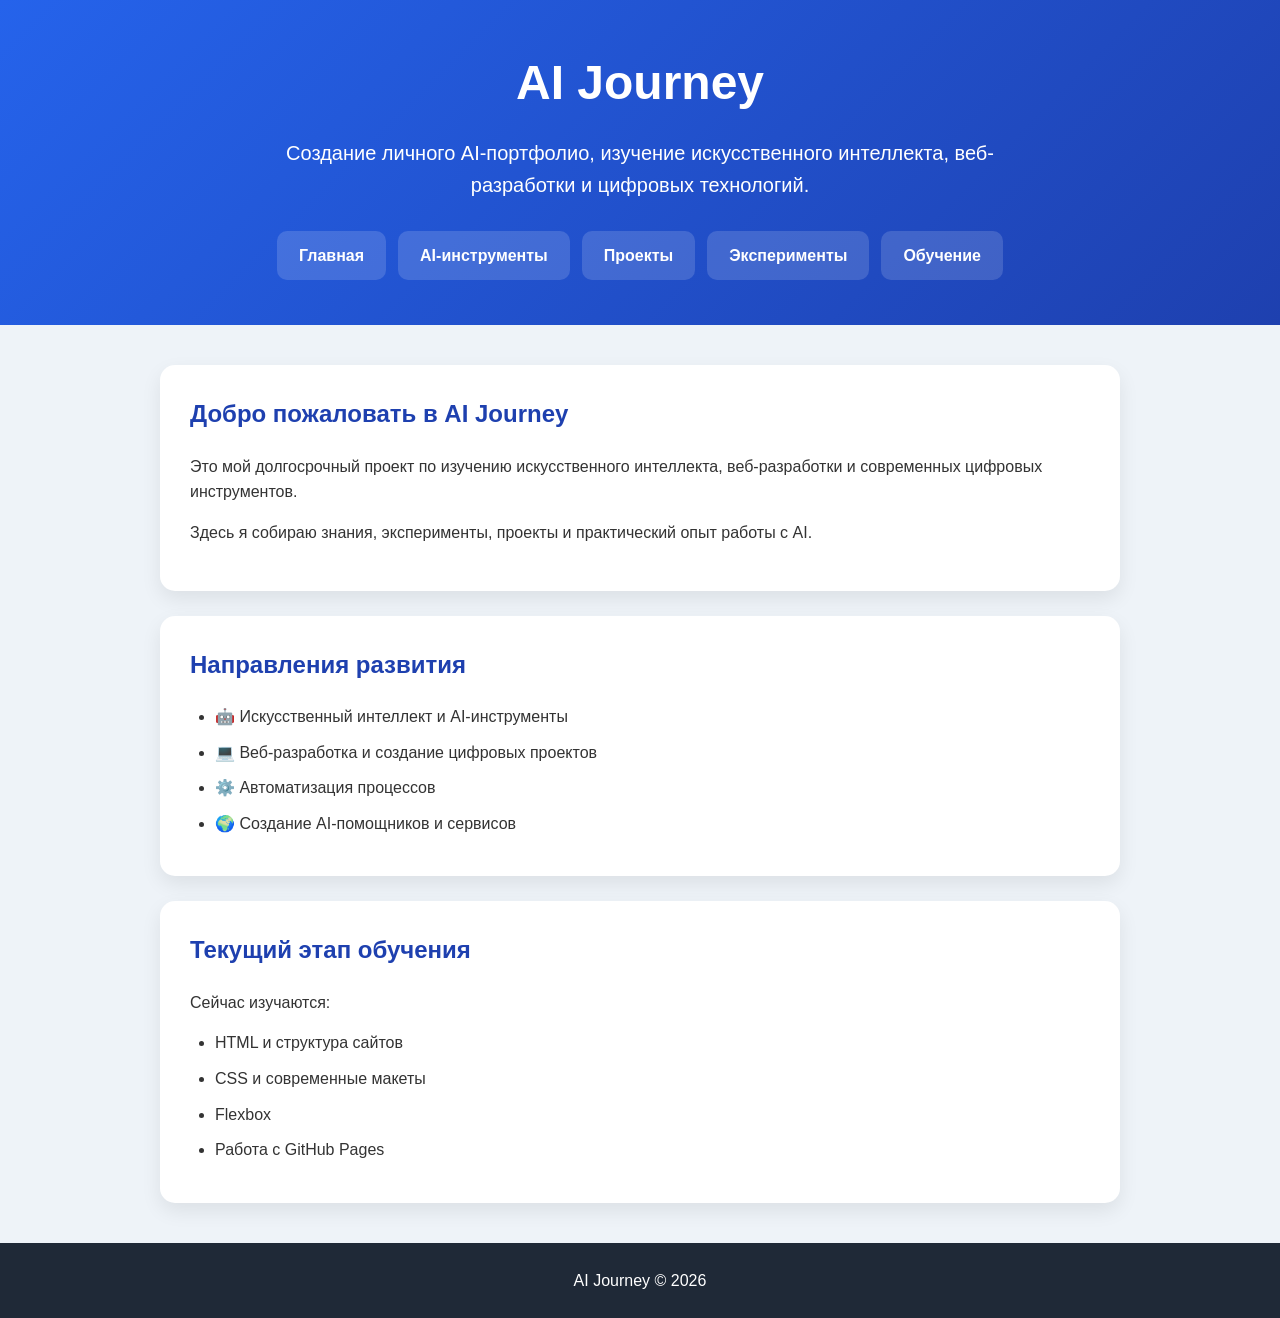
==== commit eba21117: "Refactor index.html for clarity and updates Updated the title and header text, modified sections to " ====
--- a/index.html
+++ b/index.html
@@ -1,147 +1,164 @@
 <!DOCTYPE html>
 <html lang="ru">
+
 <head>
+
     <meta charset="UTF-8">
+
     <meta name="viewport" content="width=device-width, initial-scale=1.0">
-    <title>AI Journey | Главная</title>
+
+    <title>AI Journey</title>
+
     <link rel="stylesheet" href="style.css">
+
 </head>
+
 
 <body>
 
+
 <header>
-    <h1>🤖 AI Journey</h1>
+
+    <h1>AI Journey</h1>
+
+    <p>
+        Создание личного AI-портфолио,
+        изучение искусственного интеллекта,
+        веб-разработки и цифровых технологий.
+    </p>
+
 
     <nav>
+
         <a href="index.html">Главная</a>
+
         <a href="tools.html">AI-инструменты</a>
+
         <a href="projects.html">Проекты</a>
+
         <a href="experiments.html">Эксперименты</a>
+
         <a href="learning.html">Обучение</a>
+
     </nav>
+
+
 </header>
+
+
 
 <main>
 
-    <!-- Hero -->
 
-    <section>
+<section class="card">
 
-        <div class="hero">
+    <h2>
+        Добро пожаловать в AI Journey
+    </h2>
 
-            <h2>Создаю собственную AI-экосистему</h2>
 
-            <p>
-                AI Journey — мой долгосрочный проект, в котором я изучаю
-                искусственный интеллект, веб-разработку, автоматизацию и
-                современные технологии, постепенно превращая этот сайт
-                в профессиональное AI-портфолио.
-            </p>
+    <p>
+        Это мой долгосрочный проект по изучению
+        искусственного интеллекта, веб-разработки
+        и современных цифровых инструментов.
+    </p>
 
-            <div class="hero-buttons">
-                <a href="projects.html">Мои проекты</a>
-                <a href="learning.html">Продолжить обучение</a>
-            </div>
 
-        </div>
+    <p>
+        Здесь я собираю знания, эксперименты,
+        проекты и практический опыт работы с AI.
+    </p>
 
-    </section>
 
-    <!-- Разделы сайта -->
+</section>
 
-    <section>
 
-        <h2>Разделы сайта</h2>
 
-        <div class="cards">
 
-            <div class="card">
-                <h3>🧰 AI-инструменты</h3>
-                <p>
-                    Подборка полезных сервисов и моделей,
-                    которые использую в работе и обучении.
-                </p>
-                <a href="tools.html">Открыть →</a>
-            </div>
+<section class="card">
 
-            <div class="card">
-                <h3>🚀 Проекты</h3>
-                <p>
-                    Реальные проекты, которые постепенно
-                    становятся частью моего AI-портфолио.
-                </p>
-                <a href="projects.html">Открыть →</a>
-            </div>
+    <h2>
+        Направления развития
+    </h2>
 
-            <div class="card">
-                <h3>🧪 Эксперименты</h3>
-                <p>
-                    Проверка идей, промптов,
-                    сервисов и новых возможностей ИИ.
-                </p>
-                <a href="experiments.html">Открыть →</a>
-            </div>
 
-            <div class="card">
-                <h3>📚 Обучение</h3>
-                <p>
-                    Мой путь развития,
-                    изученные темы и планы на будущее.
-                </p>
-                <a href="learning.html">Открыть →</a>
-            </div>
+    <ul>
 
-        </div>
+        <li>
+            🤖 Искусственный интеллект и AI-инструменты
+        </li>
 
-    </section>
+        <li>
+            💻 Веб-разработка и создание цифровых проектов
+        </li>
 
-    <!-- Прогресс -->
+        <li>
+            ⚙️ Автоматизация процессов
+        </li>
 
-    <section>
+        <li>
+            🌍 Создание AI-помощников и сервисов
+        </li>
 
-        <div class="progress">
+    </ul>
 
-            <h2>📈 Мой прогресс</h2>
 
-            <ul>
-                <li>✅ GitHub</li>
-                <li>✅ GitHub Pages</li>
-                <li>✅ HTML (начало)</li>
-                <li>✅ Семантические теги</li>
-                <li>✅ Первый современный макет сайта</li>
-            </ul>
+</section>
 
-        </div>
 
-    </section>
 
-    <!-- Сейчас изучаю -->
 
-    <section>
+<section class="card">
 
-        <div class="current">
+    <h2>
+        Текущий этап обучения
+    </h2>
 
-            <h2>🎯 Что изучаю сейчас</h2>
 
-            <p>
-                Сейчас я прохожу курс по HTML, CSS и JavaScript,
-                создавая собственный сайт AI Journey.
-                Каждый урок делает проект более профессиональным.
-            </p>
+    <p>
+        Сейчас изучаются:
+    </p>
 
-        </div>
 
-    </section>
+    <ul>
+
+        <li>
+            HTML и структура сайтов
+        </li>
+
+        <li>
+            CSS и современные макеты
+        </li>
+
+        <li>
+            Flexbox
+        </li>
+
+        <li>
+            Работа с GitHub Pages
+        </li>
+
+    </ul>
+
+
+</section>
+
 
 </main>
+
+
+
 
 <footer>
 
     <p>
-        © 2026 AI Journey • Мое цифровое AI-портфолио
+        AI Journey © 2026
     </p>
 
 </footer>
 
+
+
 </body>
+
 </html>
--- a/style.css
+++ b/style.css
@@ -3,6 +3,7 @@
     padding:0;
     box-sizing:border-box;
 }
+
 
 body{
     font-family:Arial, Helvetica, sans-serif;
@@ -11,102 +12,311 @@
     line-height:1.6;
 }
 
+
+
+/* ==========================
+   HEADER
+========================== */
+
+
 header{
+
     background:linear-gradient(135deg,#2563eb,#1e40af);
+
     color:white;
+
     text-align:center;
-    padding:50px 20px;
-}
+
+    min-height:320px;
+
+    padding:45px 20px;
+
+    display:flex;
+
+    flex-direction:column;
+
+    justify-content:center;
+
+}
+
+
 
 header h1{
+
     font-size:48px;
+
+    margin-bottom:15px;
+
+}
+
+
+
+header p{
+
+    font-size:20px;
+
+    max-width:750px;
+
+    min-height:60px;
+
+    margin:0 auto 30px;
+
+}
+
+
+
+
+/* ==========================
+   NAVIGATION
+========================== */
+
+
+nav{
+
+    display:flex;
+
+    justify-content:center;
+
+    flex-wrap:wrap;
+
+    gap:12px;
+
+}
+
+
+
+nav a{
+
+    color:white;
+
+    text-decoration:none;
+
+    background:rgba(255,255,255,.15);
+
+    padding:12px 22px;
+
+    border-radius:10px;
+
+    transition:.3s;
+
+    font-weight:bold;
+
+}
+
+
+
+nav a:hover{
+
+    background:white;
+
+    color:#2563eb;
+
+}
+
+
+
+/* ==========================
+   MAIN
+========================== */
+
+
+main{
+
+    max-width:1000px;
+
+    margin:40px auto;
+
+    padding:0 20px;
+
+}
+
+
+
+
+/* ==========================
+   UNIVERSAL CARDS
+========================== */
+
+
+.card,
+.project-card{
+
+
+    background:white;
+
+    border-radius:15px;
+
+    padding:30px;
+
+    margin-bottom:25px;
+
+    box-shadow:0 8px 20px rgba(0,0,0,.08);
+
+    transition:.3s;
+
+}
+
+
+
+.card:hover,
+.project-card:hover{
+
+    transform:translateY(-5px);
+
+}
+
+
+
+.card h2,
+.project-card h3{
+
+    color:#1e40af;
+
+    margin-bottom:20px;
+
+}
+
+
+
+.card p,
+.project-card p{
+
+    margin-bottom:15px;
+
+}
+
+
+
+.card ul{
+
+    margin-left:25px;
+
+}
+
+
+
+.card li{
+
     margin-bottom:10px;
-}
+
+}
+
+
+
+
+/* ==========================
+   PROJECTS FLEXBOX
+========================== */
+
+
+.projects-container{
+
+    display:flex;
+
+    flex-wrap:wrap;
+
+    gap:25px;
+
+}
+
+
+
+.project-card{
+
+    flex:1 1 300px;
+
+}
+
+
+
+
+
+.project-status{
+
+    font-weight:bold;
+
+    color:#2563eb;
+
+}
+
+
+
+
+/* ==========================
+   FOOTER
+========================== */
+
+
+footer{
+
+    background:#1f2937;
+
+    color:white;
+
+    text-align:center;
+
+    padding:25px;
+
+    margin-top:40px;
+
+}
+
+
+
+
+
+/* ==========================
+   MOBILE
+========================== */
+
+
+@media(max-width:768px){
+
+
+header{
+
+    min-height:400px;
+
+}
+
+
+header h1{
+
+    font-size:36px;
+
+}
+
 
 header p{
-    font-size:20px;
-    margin-bottom:30px;
-}
+
+    font-size:18px;
+
+}
+
 
 nav{
-    display:flex;
-    justify-content:center;
-    flex-wrap:wrap;
-    gap:12px;
-}
+
+    flex-direction:column;
+
+    align-items:center;
+
+}
+
 
 nav a{
-    color:white;
-    text-decoration:none;
-    background:rgba(255,255,255,.15);
-    padding:12px 22px;
-    border-radius:10px;
-    transition:.3s;
-    font-weight:bold;
-}
-
-nav a:hover{
-    background:white;
-    color:#2563eb;
-}
-
-main{
-    max-width:1000px;
-    margin:40px auto;
-    padding:0 20px;
-}
-
-.card{
-    background:white;
-    border-radius:15px;
-    padding:30px;
-    margin-bottom:25px;
-    box-shadow:0 8px 20px rgba(0,0,0,.08);
-}
-
-.card h2{
-    margin-bottom:20px;
-    color:#1e40af;
-}
-
-.card p{
-    margin-bottom:15px;
-}
-
-.card ul{
-    margin-left:25px;
-}
-
-.card li{
-    margin-bottom:10px;
-}
-
-footer{
-    background:#1f2937;
-    color:white;
+
+    width:240px;
+
     text-align:center;
-    padding:25px;
-    margin-top:40px;
-}
-
-@media(max-width:768px){
-
-header h1{
-    font-size:36px;
-}
-
-header p{
-    font-size:18px;
-}
-
-nav{
+
+}
+
+
+.projects-container{
+
     flex-direction:column;
-    align-items:center;
-}
-
-nav a{
-    width:240px;
-    text-align:center;
-}
-
-}
+
+}
+
+
+}
